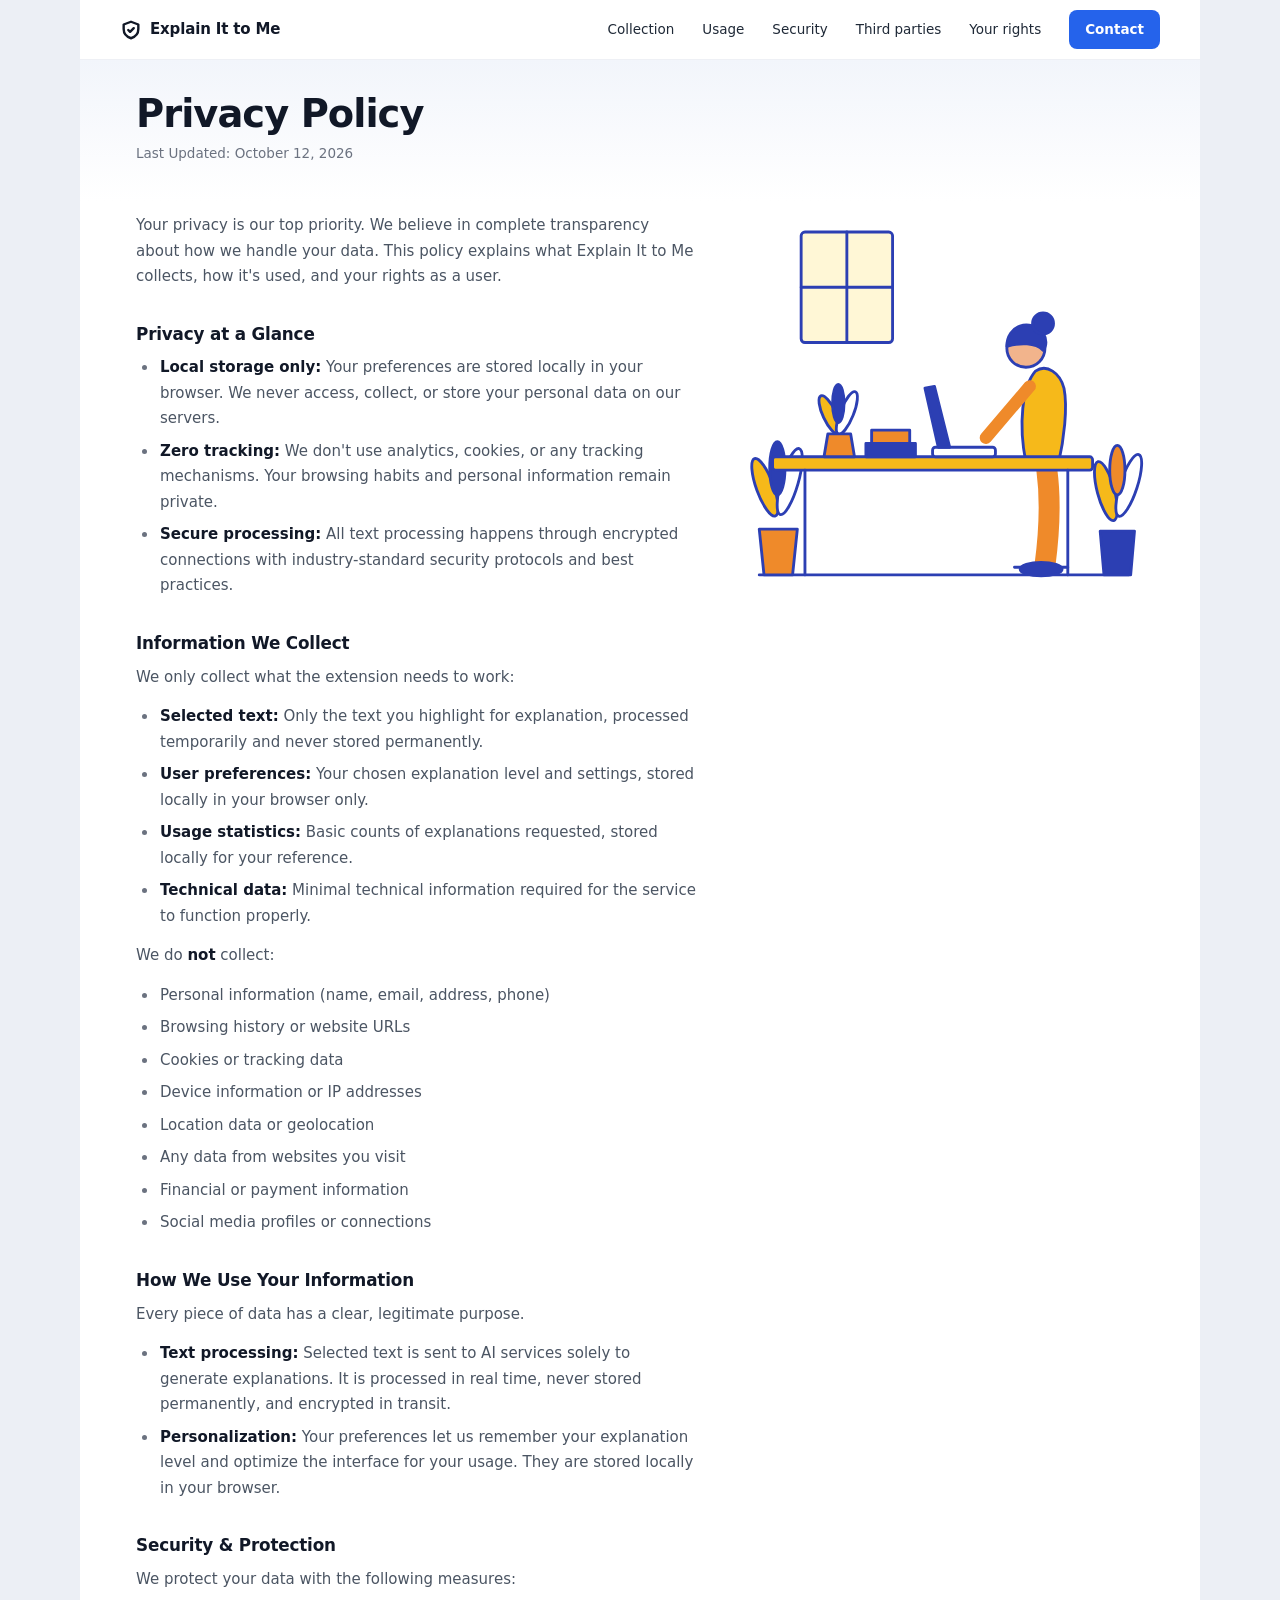
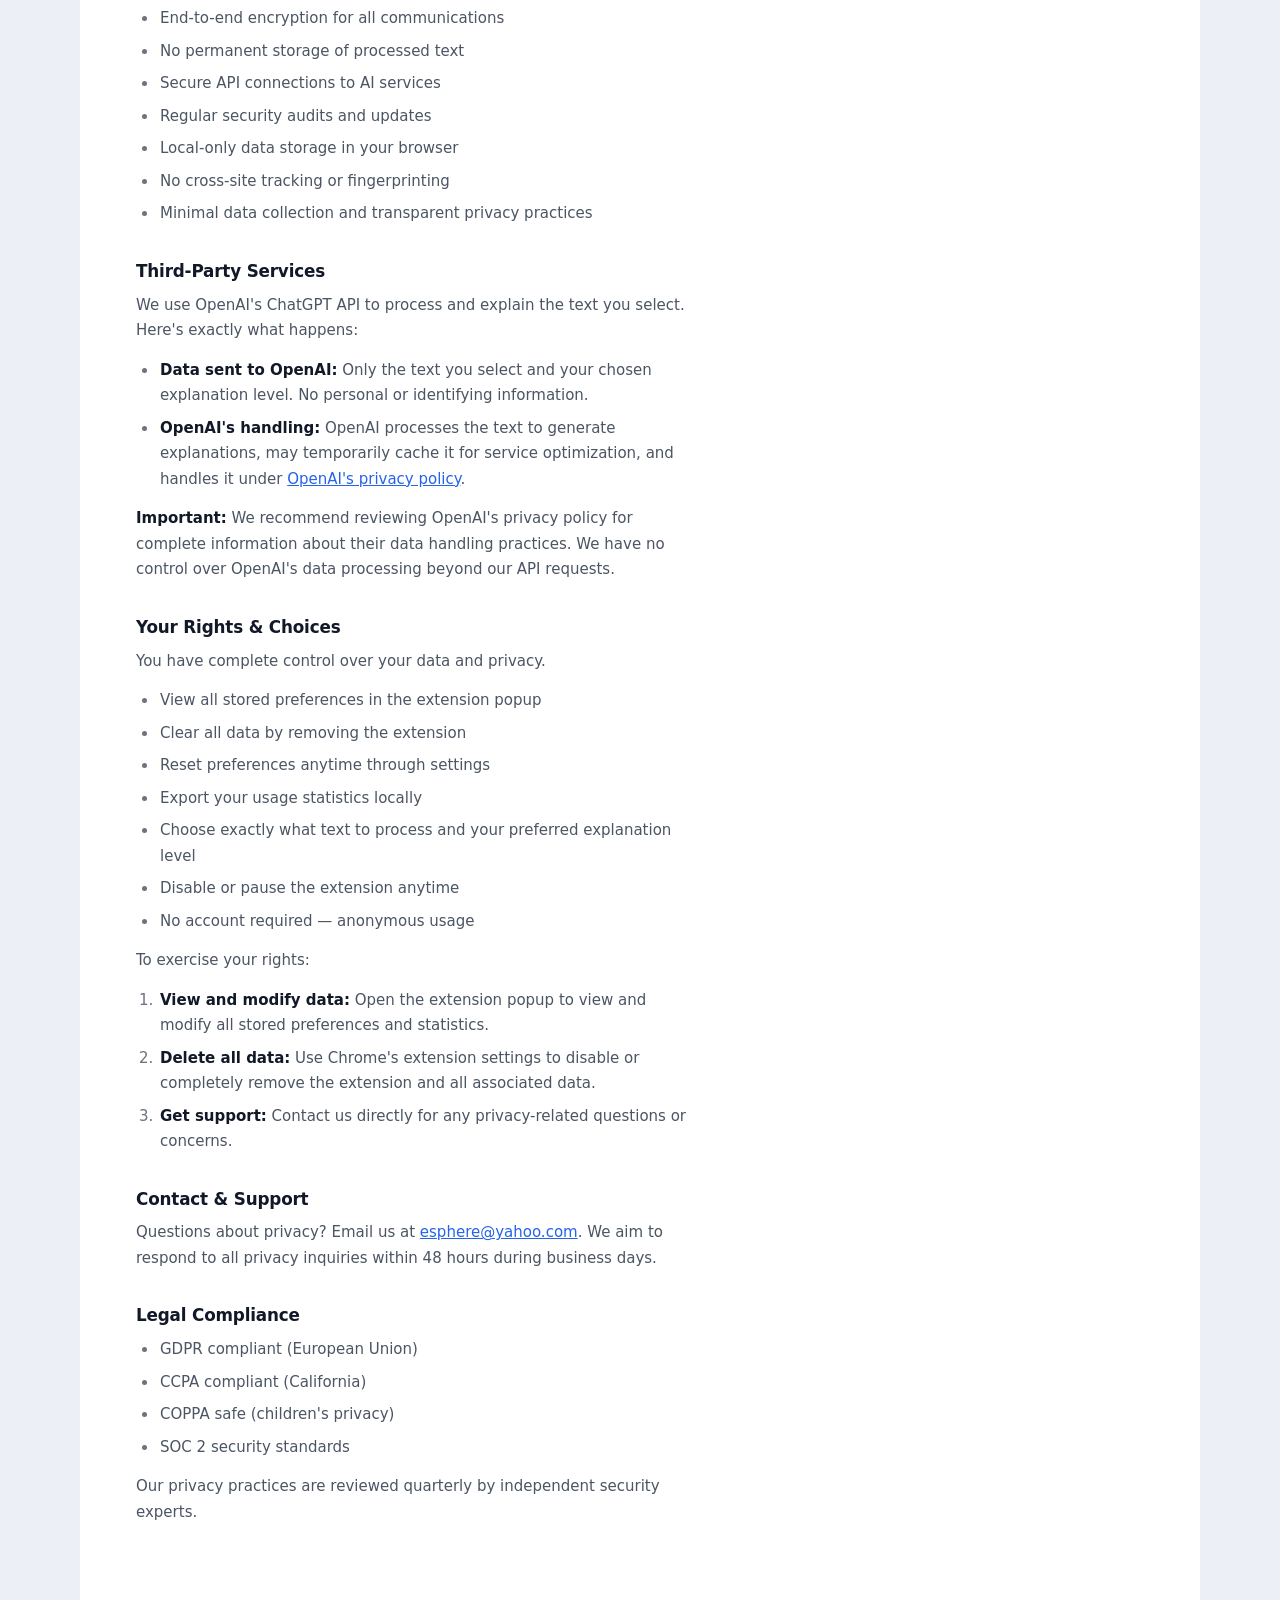
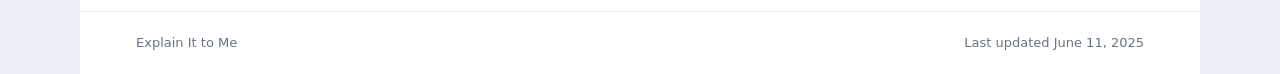
==== privacy/index.html @ b19c9d99 "Add privacy policy page" ====
<!DOCTYPE html>
<html lang="en">
<head>
<meta charset="utf-8">
<meta name="viewport" content="width=device-width, initial-scale=1">
<title>Privacy Policy – Explain It to Me</title>
<meta name="description" content="How Explain It to Me handles your data.">
<link rel="stylesheet" href="styles.css">
</head>
<body>
<div class="frame">

  <header class="nav">
    <a class="logo" href="#top" aria-label="Explain It to Me">
      <svg viewBox="0 0 24 24" fill="none" stroke="currentColor" stroke-width="2.6" stroke-linecap="round" stroke-linejoin="round"><path d="M12 3l8 3v5c0 5-3.4 8.6-8 10-4.6-1.4-8-5-8-10V6z"/><path d="M9 12l2 2 4-4"/></svg>
      Explain It to Me
    </a>
    <nav class="links" aria-label="Sections">
      <a href="#collect">Collection</a>
      <a href="#use">Usage</a>
      <a href="#security">Security</a>
      <a href="#third-parties">Third parties</a>
      <a href="#rights">Your rights</a>
      <a class="btn" href="#contact">Contact</a>
    </nav>
  </header>

  <div class="head" id="top">
    <h1>Privacy Policy</h1>
    <p class="updated">Last Updated: October 12, 2026</p>
  </div>

  <div class="body">
    <main class="text">
      <p>Your privacy is our top priority. We believe in complete transparency about how we handle your data. This policy explains what Explain It to Me collects, how it's used, and your rights as a user.</p>

      <h2>Privacy at a Glance</h2>
      <ul>
        <li><strong>Local storage only:</strong> Your preferences are stored locally in your browser. We never access, collect, or store your personal data on our servers.</li>
        <li><strong>Zero tracking:</strong> We don't use analytics, cookies, or any tracking mechanisms. Your browsing habits and personal information remain private.</li>
        <li><strong>Secure processing:</strong> All text processing happens through encrypted connections with industry-standard security protocols and best practices.</li>
      </ul>

      <h2 id="collect">Information We Collect</h2>
      <p>We only collect what the extension needs to work:</p>
      <ul>
        <li><strong>Selected text:</strong> Only the text you highlight for explanation, processed temporarily and never stored permanently.</li>
        <li><strong>User preferences:</strong> Your chosen explanation level and settings, stored locally in your browser only.</li>
        <li><strong>Usage statistics:</strong> Basic counts of explanations requested, stored locally for your reference.</li>
        <li><strong>Technical data:</strong> Minimal technical information required for the service to function properly.</li>
      </ul>
      <p>We do <strong>not</strong> collect:</p>
      <ul>
        <li>Personal information (name, email, address, phone)</li>
        <li>Browsing history or website URLs</li>
        <li>Cookies or tracking data</li>
        <li>Device information or IP addresses</li>
        <li>Location data or geolocation</li>
        <li>Any data from websites you visit</li>
        <li>Financial or payment information</li>
        <li>Social media profiles or connections</li>
      </ul>

      <h2 id="use">How We Use Your Information</h2>
      <p>Every piece of data has a clear, legitimate purpose.</p>
      <ul>
        <li><strong>Text processing:</strong> Selected text is sent to AI services solely to generate explanations. It is processed in real time, never stored permanently, and encrypted in transit.</li>
        <li><strong>Personalization:</strong> Your preferences let us remember your explanation level and optimize the interface for your usage. They are stored locally in your browser.</li>
      </ul>

      <h2 id="security">Security &amp; Protection</h2>
      <p>We protect your data with the following measures:</p>
      <ul>
        <li>End-to-end encryption for all communications</li>
        <li>No permanent storage of processed text</li>
        <li>Secure API connections to AI services</li>
        <li>Regular security audits and updates</li>
        <li>Local-only data storage in your browser</li>
        <li>No cross-site tracking or fingerprinting</li>
        <li>Minimal data collection and transparent privacy practices</li>
      </ul>

      <h2 id="third-parties">Third-Party Services</h2>
      <p>We use OpenAI's ChatGPT API to process and explain the text you select. Here's exactly what happens:</p>
      <ul>
        <li><strong>Data sent to OpenAI:</strong> Only the text you select and your chosen explanation level. No personal or identifying information.</li>
        <li><strong>OpenAI's handling:</strong> OpenAI processes the text to generate explanations, may temporarily cache it for service optimization, and handles it under <a href="https://openai.com/policies/privacy-policy" target="_blank" rel="noopener">OpenAI's privacy policy</a>.</li>
      </ul>
      <p><strong>Important:</strong> We recommend reviewing OpenAI's privacy policy for complete information about their data handling practices. We have no control over OpenAI's data processing beyond our API requests.</p>

      <h2 id="rights">Your Rights &amp; Choices</h2>
      <p>You have complete control over your data and privacy.</p>
      <ul>
        <li>View all stored preferences in the extension popup</li>
        <li>Clear all data by removing the extension</li>
        <li>Reset preferences anytime through settings</li>
        <li>Export your usage statistics locally</li>
        <li>Choose exactly what text to process and your preferred explanation level</li>
        <li>Disable or pause the extension anytime</li>
        <li>No account required &mdash; anonymous usage</li>
      </ul>
      <p>To exercise your rights:</p>
      <ol>
        <li><strong>View and modify data:</strong> Open the extension popup to view and modify all stored preferences and statistics.</li>
        <li><strong>Delete all data:</strong> Use Chrome's extension settings to disable or completely remove the extension and all associated data.</li>
        <li><strong>Get support:</strong> Contact us directly for any privacy-related questions or concerns.</li>
      </ol>

      <h2 id="contact">Contact &amp; Support</h2>
      <p>Questions about privacy? Email us at <a href="mailto:esphere@yahoo.com">esphere@yahoo.com</a>. We aim to respond to all privacy inquiries within 48 hours during business days.</p>

      <h2>Legal Compliance</h2>
      <ul>
        <li>GDPR compliant (European Union)</li>
        <li>CCPA compliant (California)</li>
        <li>COPPA safe (children's privacy)</li>
        <li>SOC 2 security standards</li>
      </ul>
      <p>Our privacy practices are reviewed quarterly by independent security experts.</p>
    </main>

    <aside class="art" aria-hidden="true">
      <svg viewBox="0 0 420 400" xmlns="http://www.w3.org/2000/svg">
        <g stroke="#2c3fb3" stroke-width="3" stroke-linecap="round" stroke-linejoin="round">
          <!-- wall window -->
          <rect x="60" y="20" width="96" height="116" rx="4" fill="#fff7d6"/>
          <path d="M108 20v116M60 78h96" fill="none"/>
          <!-- floor -->
          <path d="M16 380h388" fill="none"/>

          <!-- left floor plant -->
          <ellipse cx="22" cy="288" rx="9" ry="32" transform="rotate(-20 22 288)" fill="#f6b91a"/>
          <ellipse cx="48" cy="282" rx="9" ry="36" transform="rotate(16 48 282)" fill="#fff"/>
          <ellipse cx="35" cy="268" rx="8" ry="28" fill="#2c3fb3"/>
          <path d="M16 332h40l-5 48H21z" fill="#ef8a2a"/>

          <!-- chair + person -->
          <path d="M312 262v108M284 372h56" fill="none"/>
          <path d="M318 270c4 30 2 70-2 100" stroke="#ef8a2a" stroke-width="22" fill="none"/>
          <ellipse cx="312" cy="374" rx="22" ry="7" fill="#2c3fb3"/>
          <path d="M296 262c-8-40-4-80 10-96 12-8 26 2 30 18 4 20 0 54-6 80z" fill="#f6b91a"/>
          <circle cx="296" cy="142" r="20" fill="#f2b48c"/>
          <path d="M276 140c0-22 24-30 38-14 4 6 4 14 0 18-8-8-24-8-38-4z" fill="#2c3fb3"/>
          <circle cx="314" cy="116" r="11" fill="#2c3fb3"/>
          <path d="M300 182L254 236" stroke="#ef8a2a" stroke-width="13" fill="none"/>

          <!-- desk -->
          <rect x="30" y="256" width="336" height="14" rx="3" fill="#f6b91a"/>
          <path d="M64 270v110M340 270v110" fill="none"/>

          <!-- laptop -->
          <rect x="198" y="246" width="66" height="10" rx="3" fill="#fff"/>
          <path d="M204 246L190 184l10-2 16 64z" fill="#2c3fb3"/>

          <!-- books -->
          <rect x="128" y="242" width="52" height="14" fill="#2c3fb3"/>
          <rect x="134" y="228" width="40" height="14" fill="#ef8a2a"/>

          <!-- desk plant -->
          <ellipse cx="90" cy="212" rx="7" ry="22" transform="rotate(-25 90 212)" fill="#f6b91a"/>
          <ellipse cx="108" cy="210" rx="7" ry="24" transform="rotate(22 108 210)" fill="#fff"/>
          <ellipse cx="99" cy="200" rx="6" ry="20" fill="#2c3fb3"/>
          <path d="M84 256l4-24h24l4 24z" fill="#ef8a2a"/>

          <!-- right floor plant -->
          <ellipse cx="380" cy="292" rx="9" ry="32" transform="rotate(-15 380 292)" fill="#f6b91a"/>
          <ellipse cx="404" cy="286" rx="9" ry="34" transform="rotate(18 404 286)" fill="#fff"/>
          <ellipse cx="392" cy="270" rx="8" ry="26" fill="#ef8a2a"/>
          <path d="M374 334h36l-4 46h-28z" fill="#2c3fb3"/>
        </g>
      </svg>
    </aside>
  </div>

  <footer class="foot">
    <span>Explain It to Me</span>
    <span>Last updated June 11, 2025</span>
  </footer>
</div>
<script src="script.js" defer></script>
</body>
</html>
---- privacy/styles.css ----
:root{
  --page:#eceff5; --card:#fff; --line:#e3e6ee; --text:#111827; --body:#4b5563; --muted:#6b7280;
  --blue:#2563eb; --blue-dark:#1d4ed8; --tint:#f2f5fb;
}
*{box-sizing:border-box}
html{scroll-behavior:smooth;scroll-padding-top:84px}
@media (prefers-reduced-motion:reduce){html{scroll-behavior:auto}}
body{margin:0;padding:0;background:var(--page);color:var(--body);
  font:15px/1.7 Inter,system-ui,-apple-system,"Segoe UI",Roboto,"Helvetica Neue",sans-serif;-webkit-font-smoothing:antialiased}
a{color:var(--blue)}
a:focus-visible{outline:2px solid var(--blue);outline-offset:3px;border-radius:4px}

.frame{max-width:1120px;min-height:100vh;margin:0 auto;background:var(--card);overflow:hidden}

/* nav */
.nav{position:sticky;top:0;z-index:10;display:flex;align-items:center;justify-content:space-between;gap:24px;
  height:60px;padding:0 40px;background:rgba(255,255,255,.9);backdrop-filter:blur(10px);-webkit-backdrop-filter:blur(10px);border-bottom:1px solid #eef0f5}
.logo{display:flex;align-items:center;gap:8px;color:var(--text);font-weight:700;font-size:15px;text-decoration:none;letter-spacing:-.01em;white-space:nowrap}
.logo svg{width:22px;height:22px}
.links{display:flex;align-items:center;gap:28px}
.links a{color:#1f2937;font-size:13.5px;text-decoration:none;white-space:nowrap}
.links a:hover{color:var(--blue)}
.links a.btn{background:var(--blue);color:#fff;font-weight:600;padding:8px 16px;border-radius:8px;transition:background .15s}
.links a.btn:hover{background:var(--blue-dark);color:#fff}

/* header */
.head{padding:32px 56px 36px;background:linear-gradient(180deg,var(--tint),#fff)}
.back{display:inline-block;font-size:13px;text-decoration:none;margin-bottom:14px}
.back:hover{text-decoration:underline}
h1{margin:0 0 6px;font-size:clamp(1.9rem,4vw,2.4rem);line-height:1.15;letter-spacing:-.025em;color:var(--text);font-weight:700}
.updated{margin:0;color:var(--muted);font-size:13.5px}

/* body */
.body{display:grid;grid-template-columns:minmax(0,1fr) 400px;gap:48px;padding:12px 56px 72px;align-items:start}
.text{max-width:580px}
.text p{margin:0 0 14px}
.text h2{margin:34px 0 10px;font-size:1.05rem;line-height:1.3;color:var(--text);font-weight:700;letter-spacing:-.01em}
.text strong{color:var(--text);font-weight:600}
.text ul,.text ol{margin:0 0 14px;padding-left:22px}
.text li{margin-bottom:7px;padding-left:2px}
.text li::marker{color:var(--muted)}

.art{position:sticky;top:96px}
.art svg{display:block;width:100%;height:auto}

/* footer */
.foot{display:flex;justify-content:space-between;flex-wrap:wrap;gap:8px;padding:20px 56px;border-top:1px solid var(--line);color:var(--muted);font-size:13px}

@media (max-width:900px){
  body{padding:0}
  .frame{border-radius:0;border:0}
  .nav{padding:0 20px}
  .links a:not(.btn){display:none}
  .head{padding:24px 24px 28px}
  .body{grid-template-columns:1fr;gap:24px;padding:8px 24px 48px}
  .art{position:static;max-width:360px;margin:0 auto}
  .foot{padding:20px 24px}
}
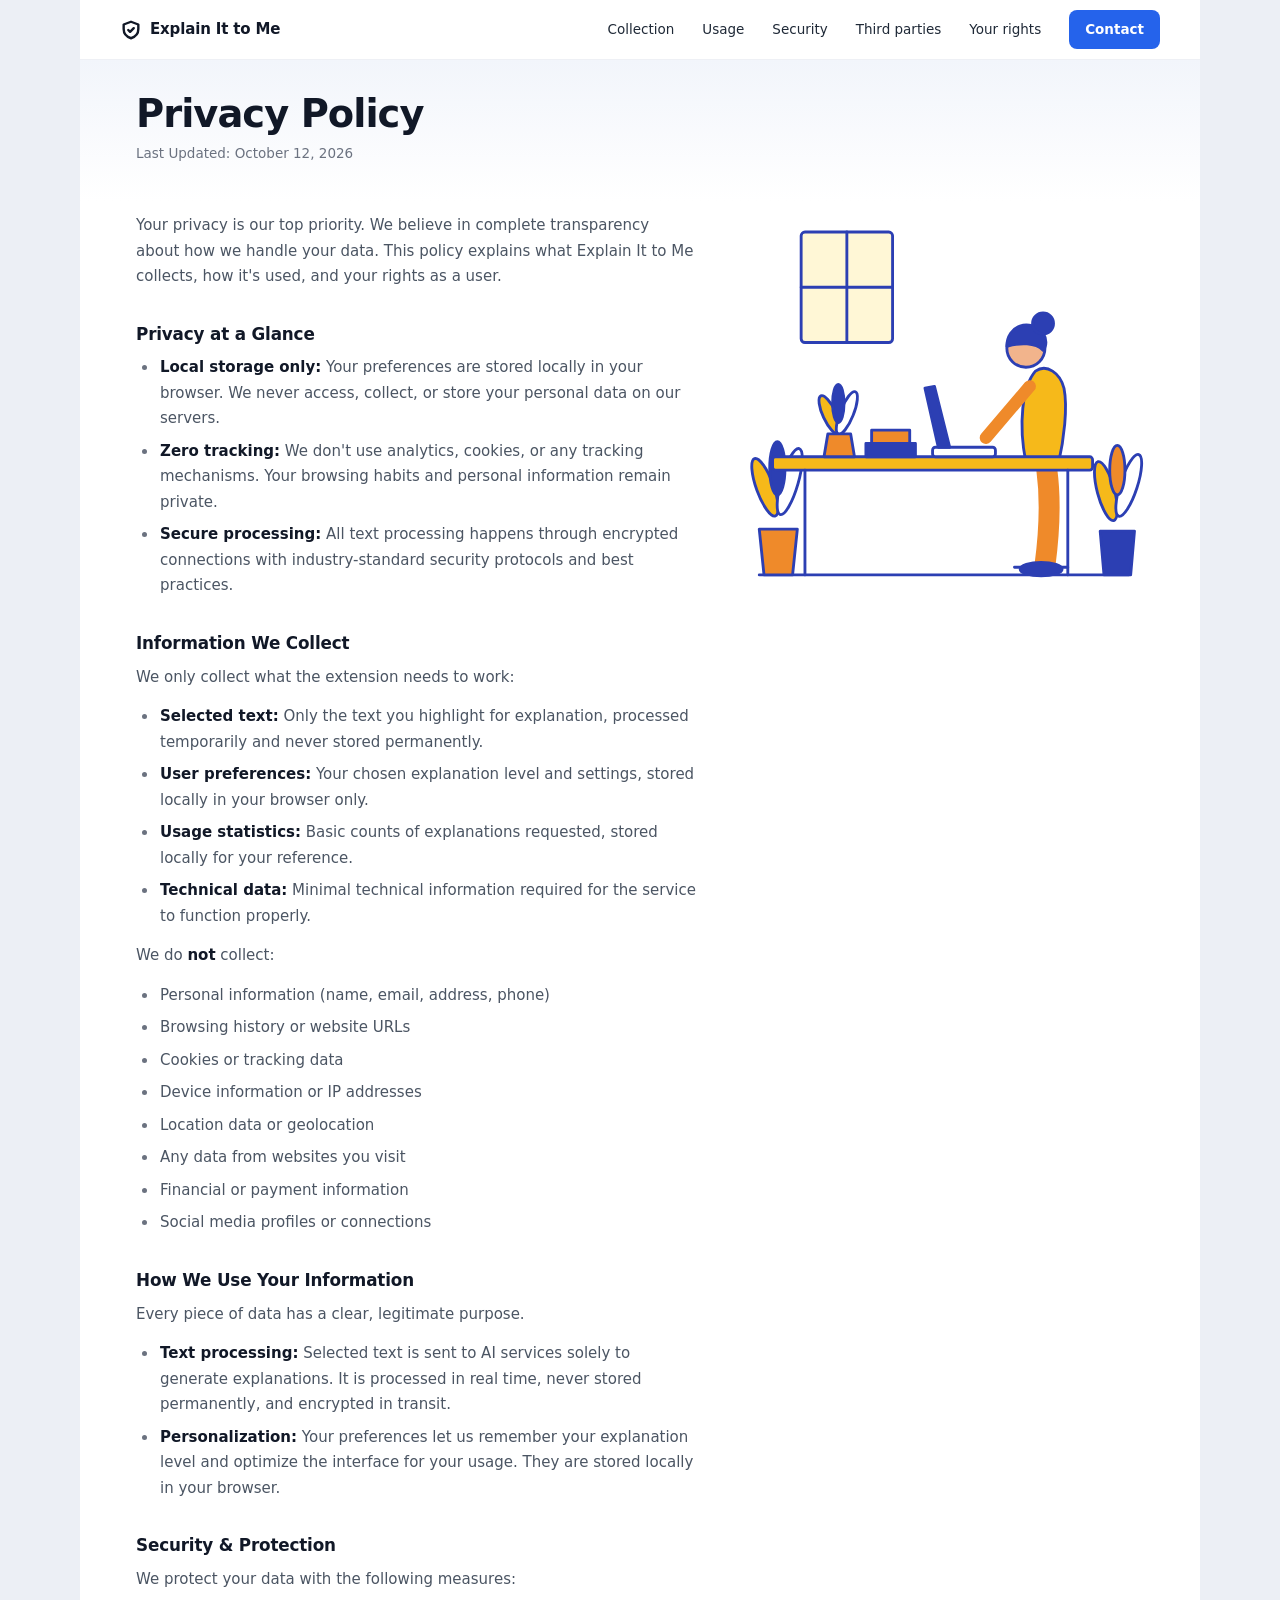
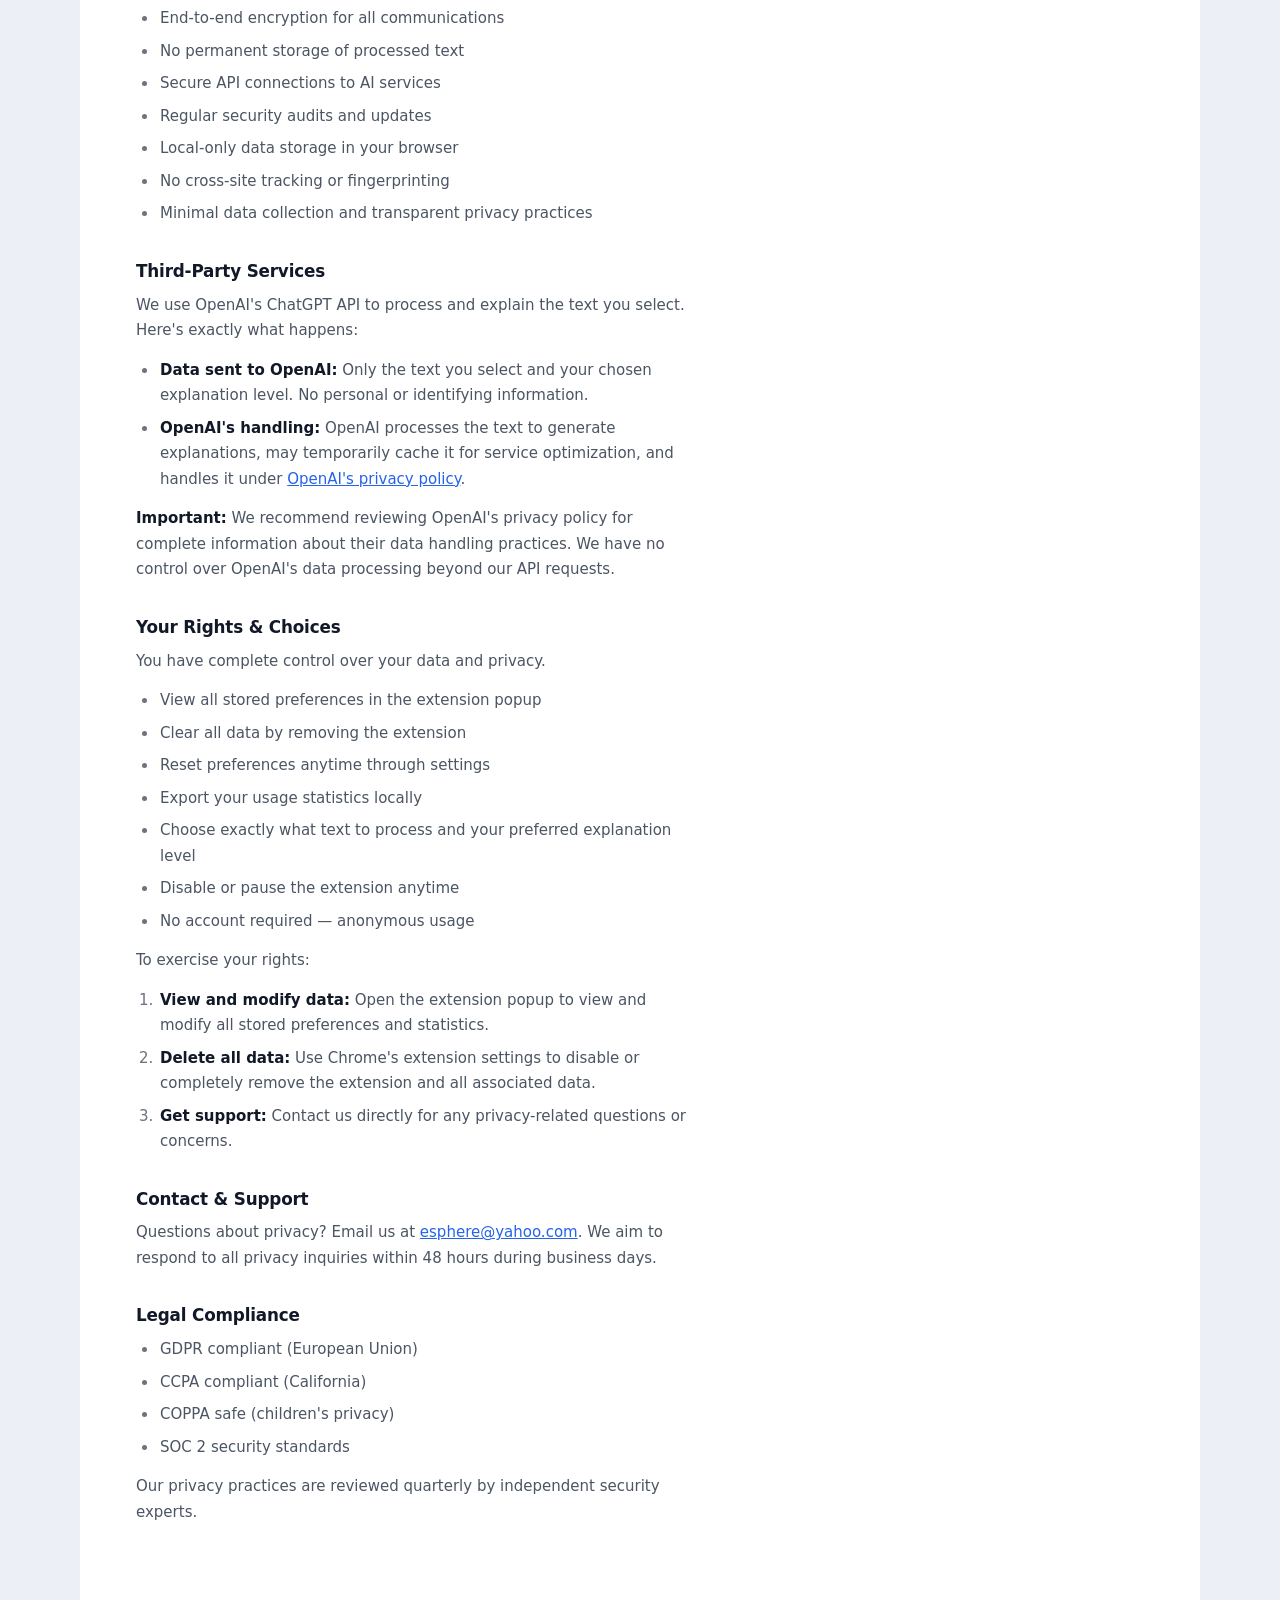
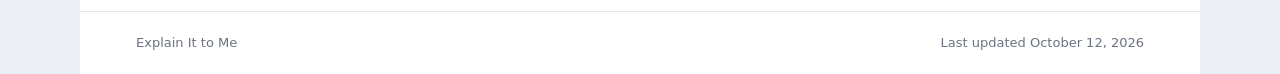
==== commit 39ce3db5: "Update footer last updated date to October 12, 2026" ====
--- a/privacy/index.html
+++ b/privacy/index.html
@@ -174,7 +174,7 @@
 
   <footer class="foot">
     <span>Explain It to Me</span>
-    <span>Last updated June 11, 2025</span>
+    <span>Last updated October 12, 2026</span>
   </footer>
 </div>
 <script src="script.js" defer></script>
